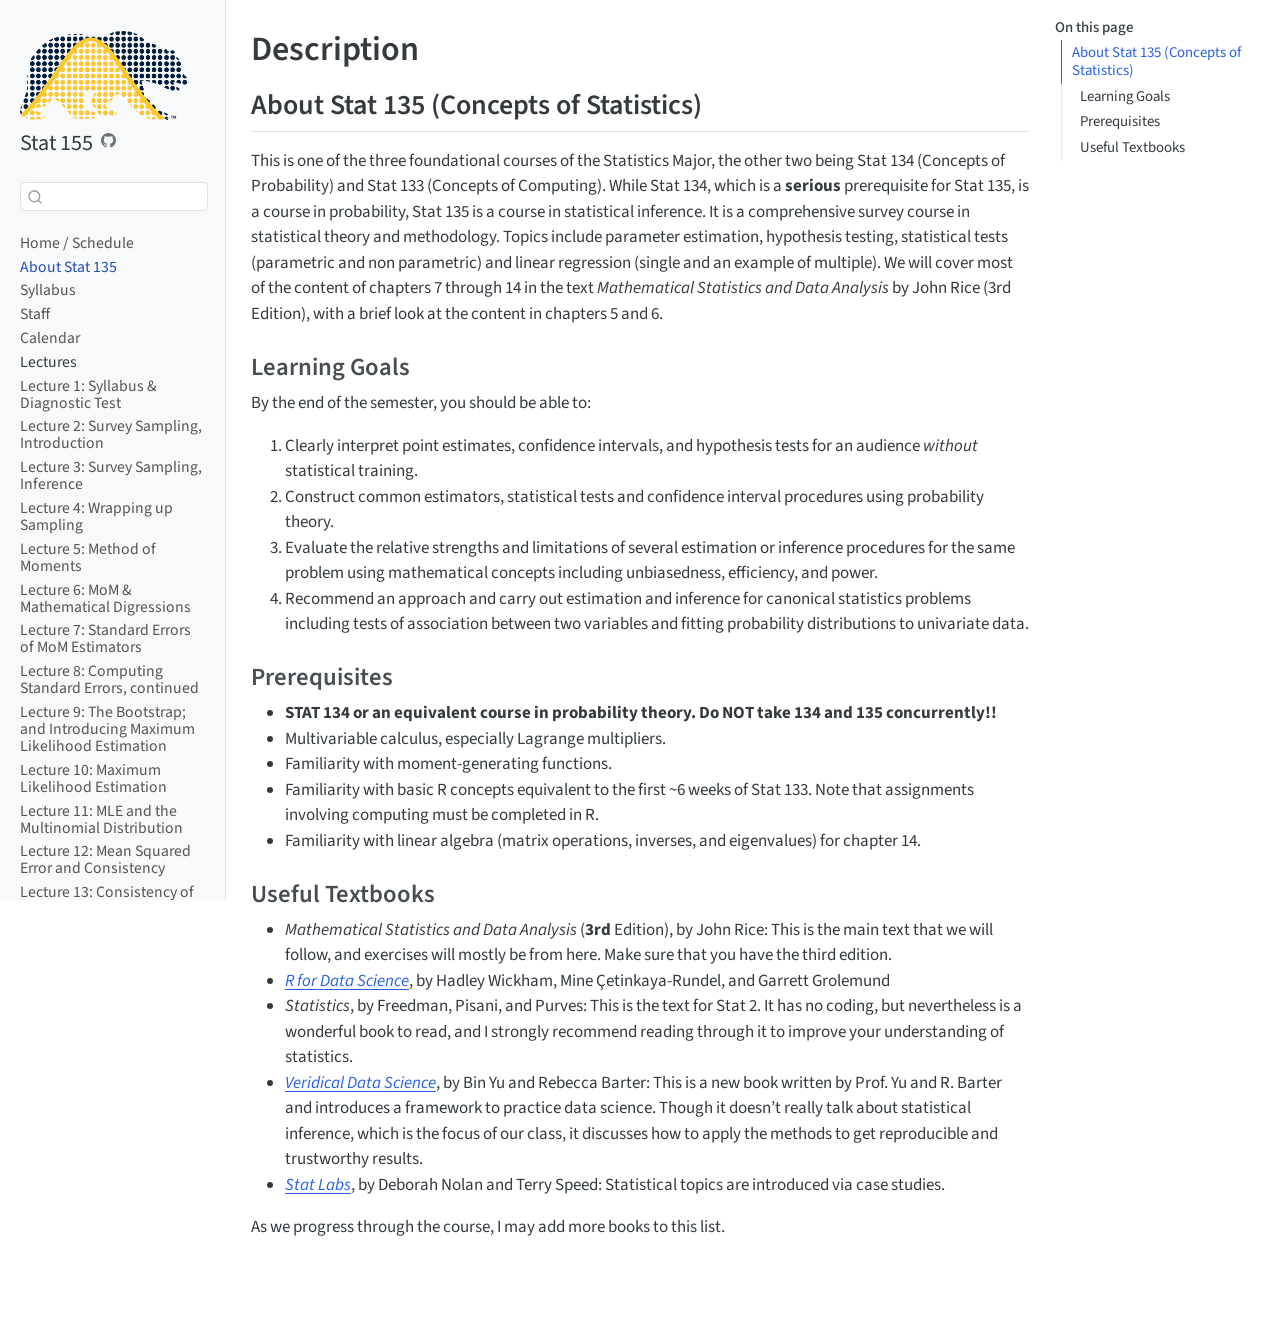
==== about.html @ 24643cc8 "GitHub Actions commit." ====
<!DOCTYPE html>
<html xmlns="http://www.w3.org/1999/xhtml" lang="en" xml:lang="en"><head>

<meta charset="utf-8">
<meta name="generator" content="quarto-1.9.38">

<meta name="viewport" content="width=device-width, initial-scale=1.0, user-scalable=yes">


<title>Description</title>
<style>
/* Default styles provided by pandoc.
** See https://pandoc.org/MANUAL.html#variables-for-html for config info.
*/
code{white-space: pre-wrap;}
span.smallcaps{font-variant: small-caps;}
div.columns{display: flex; gap: min(4vw, 1.5em);}
div.column{flex: auto; overflow-x: auto;}
div.hanging-indent{margin-left: 1.5em; text-indent: -1.5em;}
ul.task-list{list-style: none;}
ul.task-list li input[type="checkbox"] {
  width: 0.8em;
  margin: 0 0.8em 0.2em -1em; /* quarto-specific, see https://github.com/quarto-dev/quarto-cli/issues/4556 */ 
  vertical-align: middle;
}
</style>


<script src="site_libs/quarto-nav/quarto-nav.js"></script>
<script src="site_libs/quarto-nav/headroom.min.js"></script>
<script src="site_libs/clipboard/clipboard.min.js"></script>
<script src="site_libs/quarto-search/autocomplete.umd.js"></script>
<script src="site_libs/quarto-search/fuse.min.js"></script>
<script src="site_libs/quarto-search/quarto-search.js"></script>
<meta name="quarto:offset" content="./">
<script src="site_libs/quarto-html/quarto.js" type="module"></script>
<script src="site_libs/quarto-html/tabsets/tabsets.js" type="module"></script>
<script src="site_libs/quarto-html/popper.min.js"></script>
<script src="site_libs/quarto-html/tippy.umd.min.js"></script>
<script src="site_libs/quarto-html/anchor.min.js"></script>
<link href="site_libs/quarto-html/tippy.css" rel="stylesheet">
<link href="site_libs/quarto-html/quarto-syntax-highlighting-15634bcf2e68342d4ad2dfa704d543f6.css" rel="stylesheet" id="quarto-text-highlighting-styles">
<script src="site_libs/bootstrap/bootstrap.min.js"></script>
<link href="site_libs/bootstrap/bootstrap-icons.css" rel="stylesheet">
<link href="site_libs/bootstrap/bootstrap-9c07d96cd4bda5dae6f88da775026b2b.min.css" rel="stylesheet" append-hash="true" id="quarto-bootstrap" data-mode="light">
<script id="quarto-search-options" type="application/json">{
  "location": "sidebar",
  "copy-button": false,
  "collapse-after": 3,
  "panel-placement": "start",
  "type": "textbox",
  "limit": 50,
  "keyboard-shortcut": [
    "f",
    "/",
    "s"
  ],
  "show-item-context": false,
  "language": {
    "search-no-results-text": "No results",
    "search-matching-documents-text": "matching documents",
    "search-copy-link-title": "Copy link to search",
    "search-hide-matches-text": "Hide additional matches",
    "search-more-match-text": "more match in this document",
    "search-more-matches-text": "more matches in this document",
    "search-clear-button-title": "Clear",
    "search-text-placeholder": "",
    "search-detached-cancel-button-title": "Cancel",
    "search-submit-button-title": "Submit",
    "search-label": "Search"
  }
}</script>
<script async="" src="https://www.googletagmanager.com/gtag/js?id=G-X0S2D7Y4NT"></script>

<script type="text/javascript">

window.dataLayer = window.dataLayer || [];
function gtag(){dataLayer.push(arguments);}
gtag('js', new Date());
gtag('config', 'G-X0S2D7Y4NT', { 'anonymize_ip': true});
</script>
<script async="" src="”https://siteimproveanalytics.com/js/siteanalyze_6294756.js”"></script>


<link rel="stylesheet" href="assets/styles.css">
</head>

<body class="nav-sidebar docked quarto-light">

<div id="quarto-search-results"></div>
  <header id="quarto-header" class="headroom fixed-top">
  <nav class="quarto-secondary-nav">
    <div class="container-fluid d-flex">
      <button type="button" class="quarto-btn-toggle btn" data-bs-toggle="collapse" role="button" data-bs-target=".quarto-sidebar-collapse-item" aria-controls="quarto-sidebar" aria-expanded="false" aria-label="Toggle sidebar navigation" onclick="if (window.quartoToggleHeadroom) { window.quartoToggleHeadroom(); }">
        <i class="bi bi-layout-text-sidebar-reverse"></i>
      </button>
        <nav class="quarto-page-breadcrumbs" aria-label="breadcrumb"><ol class="breadcrumb"><li class="breadcrumb-item"><a href="./about.html">About Stat 135</a></li></ol></nav>
        <a class="flex-grow-1" role="navigation" data-bs-toggle="collapse" data-bs-target=".quarto-sidebar-collapse-item" aria-controls="quarto-sidebar" aria-expanded="false" aria-label="Toggle sidebar navigation" onclick="if (window.quartoToggleHeadroom) { window.quartoToggleHeadroom(); }">      
        </a>
      <button type="button" class="btn quarto-search-button" aria-label="Search" onclick="window.quartoOpenSearch();">
        <i class="bi bi-search"></i>
      </button>
    </div>
  </nav>
</header>
<!-- content -->
<div id="quarto-content" class="quarto-container page-columns page-rows-contents page-layout-article">
<!-- sidebar -->
  <nav id="quarto-sidebar" class="sidebar collapse collapse-horizontal quarto-sidebar-collapse-item sidebar-navigation docked overflow-auto">
    <div class="pt-lg-2 mt-2 text-left sidebar-header sidebar-header-stacked">
      <a href="./index.html" class="sidebar-logo-link">
      <img src="./assets/stat_bear.png" alt="UC Berkeley Statistics logo" class="sidebar-logo light-content py-0 d-lg-inline d-none">
      <img src="./assets/stat_bear.png" alt="UC Berkeley Statistics logo" class="sidebar-logo dark-content py-0 d-lg-inline d-none">
      </a>
    <div class="sidebar-title mb-0 py-0">
      <a href="./">Stat 155</a> 
        <div class="sidebar-tools-main">
    <a href="https://github.com/berkeley-stat155/fall-2026" title="" class="quarto-navigation-tool px-1" aria-label="GitHub"><i class="bi bi-github"></i></a>
</div>
    </div>
      </div>
        <div class="mt-2 flex-shrink-0 align-items-center">
        <div class="sidebar-search">
        <div id="quarto-search" class="" title="Search"></div>
        </div>
        </div>
    <div class="sidebar-menu-container"> 
    <ul class="list-unstyled mt-1">
        <li class="sidebar-item">
  <div class="sidebar-item-container"> 
  <a href="./index.html" class="sidebar-item-text sidebar-link">
 <span class="menu-text">Home / Schedule</span></a>
  </div>
</li>
        <li class="sidebar-item">
  <div class="sidebar-item-container"> 
  <a href="./about.html" class="sidebar-item-text sidebar-link active">
 <span class="menu-text">About Stat 135</span></a>
  </div>
</li>
        <li class="sidebar-item">
  <div class="sidebar-item-container"> 
  <a href="./syllabus.html" class="sidebar-item-text sidebar-link">
 <span class="menu-text">Syllabus</span></a>
  </div>
</li>
        <li class="sidebar-item">
  <div class="sidebar-item-container"> 
  <a href="./staff.html" class="sidebar-item-text sidebar-link">
 <span class="menu-text">Staff</span></a>
  </div>
</li>
        <li class="sidebar-item">
  <div class="sidebar-item-container"> 
  <a href="./calendar.html" class="sidebar-item-text sidebar-link">
 <span class="menu-text">Calendar</span></a>
  </div>
</li>
        <li class="sidebar-item sidebar-item-section">
      <span class="sidebar-item-text sidebar-link text-start">
 <span class="menu-text">Lectures</span></span>
  </li>
        <li class="sidebar-item">
  <div class="sidebar-item-container"> 
  <a href="./lectures/lecture-1.qmd" class="sidebar-item-text sidebar-link">
 <span class="menu-text">Lecture 1: Syllabus &amp; Diagnostic Test</span></a>
  </div>
</li>
        <li class="sidebar-item">
  <div class="sidebar-item-container"> 
  <a href="./lectures/lecture-2.qmd" class="sidebar-item-text sidebar-link">
 <span class="menu-text">Lecture 2: Survey Sampling, Introduction</span></a>
  </div>
</li>
        <li class="sidebar-item">
  <div class="sidebar-item-container"> 
  <a href="./lectures/lecture-3.qmd" class="sidebar-item-text sidebar-link">
 <span class="menu-text">Lecture 3: Survey Sampling, Inference</span></a>
  </div>
</li>
        <li class="sidebar-item">
  <div class="sidebar-item-container"> 
  <a href="./lectures/lecture-4.qmd" class="sidebar-item-text sidebar-link">
 <span class="menu-text">Lecture 4: Wrapping up Sampling</span></a>
  </div>
</li>
        <li class="sidebar-item">
  <div class="sidebar-item-container"> 
  <a href="./lectures/lecture-5.qmd" class="sidebar-item-text sidebar-link">
 <span class="menu-text">Lecture 5: Method of Moments</span></a>
  </div>
</li>
        <li class="sidebar-item">
  <div class="sidebar-item-container"> 
  <a href="./lectures/lecture-6.qmd" class="sidebar-item-text sidebar-link">
 <span class="menu-text">Lecture 6: MoM &amp; Mathematical Digressions</span></a>
  </div>
</li>
        <li class="sidebar-item">
  <div class="sidebar-item-container"> 
  <a href="./lectures/lecture-7.qmd" class="sidebar-item-text sidebar-link">
 <span class="menu-text">Lecture 7: Standard Errors of MoM Estimators</span></a>
  </div>
</li>
        <li class="sidebar-item">
  <div class="sidebar-item-container"> 
  <a href="./lectures/lecture-8.qmd" class="sidebar-item-text sidebar-link">
 <span class="menu-text">Lecture 8: Computing Standard Errors, continued</span></a>
  </div>
</li>
        <li class="sidebar-item">
  <div class="sidebar-item-container"> 
  <a href="./lectures/lecture-9.qmd" class="sidebar-item-text sidebar-link">
 <span class="menu-text">Lecture 9: The Bootstrap; and Introducing Maximum Likelihood Estimation</span></a>
  </div>
</li>
        <li class="sidebar-item">
  <div class="sidebar-item-container"> 
  <a href="./lectures/lecture-10.qmd" class="sidebar-item-text sidebar-link">
 <span class="menu-text">Lecture 10: Maximum Likelihood Estimation</span></a>
  </div>
</li>
        <li class="sidebar-item">
  <div class="sidebar-item-container"> 
  <a href="./lectures/lecture-11.qmd" class="sidebar-item-text sidebar-link">
 <span class="menu-text">Lecture 11: MLE and the Multinomial Distribution</span></a>
  </div>
</li>
        <li class="sidebar-item">
  <div class="sidebar-item-container"> 
  <a href="./lectures/lecture-12.qmd" class="sidebar-item-text sidebar-link">
 <span class="menu-text">Lecture 12: Mean Squared Error and Consistency</span></a>
  </div>
</li>
        <li class="sidebar-item">
  <div class="sidebar-item-container"> 
  <a href="./lectures/lecture-13.qmd" class="sidebar-item-text sidebar-link">
 <span class="menu-text">Lecture 13: Consistency of the Maximum Likelihood Estimator</span></a>
  </div>
</li>
        <li class="sidebar-item">
  <div class="sidebar-item-container"> 
  <a href="./lectures/lecture-14.qmd" class="sidebar-item-text sidebar-link">
 <span class="menu-text">Lecture 14: Asymptotic Distribution of the Maximum Likelihood Estimator</span></a>
  </div>
</li>
        <li class="sidebar-item">
  <div class="sidebar-item-container"> 
  <a href="./lectures/lecture-15.qmd" class="sidebar-item-text sidebar-link">
 <span class="menu-text">Lecture 15: Proof of Asymptotic Normality, and Confidence Intervals</span></a>
  </div>
</li>
        <li class="sidebar-item">
  <div class="sidebar-item-container"> 
  <a href="./lectures/lecture-16.qmd" class="sidebar-item-text sidebar-link">
 <span class="menu-text">Lecture 16: Efficiency</span></a>
  </div>
</li>
        <li class="sidebar-item">
  <div class="sidebar-item-container"> 
  <a href="./lectures/lecture-17.qmd" class="sidebar-item-text sidebar-link">
 <span class="menu-text">Lecture 17: Proof of the Cramér-Rao Lower Bound</span></a>
  </div>
</li>
        <li class="sidebar-item">
  <div class="sidebar-item-container"> 
  <a href="./lectures/lecture-18.qmd" class="sidebar-item-text sidebar-link">
 <span class="menu-text">Lecture 18: Sufficiency, and the Factorization Theorem</span></a>
  </div>
</li>
        <li class="sidebar-item">
  <div class="sidebar-item-container"> 
  <a href="./lectures/lecture-19.qmd" class="sidebar-item-text sidebar-link">
 <span class="menu-text">Lecture 19: Proof of the Factorization theorem and the Rao-Blackwell Theorem</span></a>
  </div>
</li>
        <li class="sidebar-item">
  <div class="sidebar-item-container"> 
  <a href="./lectures/lecture-20.qmd" class="sidebar-item-text sidebar-link">
 <span class="menu-text">Lecture 20: Proof of the Rao-Blackwell Theorem and Properties of Estimators</span></a>
  </div>
</li>
        <li class="sidebar-item">
  <div class="sidebar-item-container"> 
  <a href="./lectures/lecture-21.qmd" class="sidebar-item-text sidebar-link">
 <span class="menu-text">Lecture 21: Introducing Hypotheses Tests</span></a>
  </div>
</li>
        <li class="sidebar-item">
  <div class="sidebar-item-container"> 
  <a href="./lectures/lecture-22.qmd" class="sidebar-item-text sidebar-link">
 <span class="menu-text">Lecture 22: Testing Hypotheses: Vocabulary and Examples</span></a>
  </div>
</li>
        <li class="sidebar-item">
  <div class="sidebar-item-container"> 
  <a href="./lectures/lecture-29.qmd" class="sidebar-item-text sidebar-link">
 <span class="menu-text">Lecture 29: Generalized Likelihood Ratio Test for the Multinomial Model</span></a>
  </div>
</li>
        <li class="sidebar-item">
  <div class="sidebar-item-container"> 
  <a href="./lectures/lecture-30.qmd" class="sidebar-item-text sidebar-link">
 <span class="menu-text">Lecture 30: Hypothesis Tests for Categorical Data</span></a>
  </div>
</li>
        <li class="sidebar-item">
  <div class="sidebar-item-container"> 
  <a href="./lectures/lecture-31.qmd" class="sidebar-item-text sidebar-link">
 <span class="menu-text">Lecture 31: Fisher’s Exact Test</span></a>
  </div>
</li>
        <li class="sidebar-item">
  <div class="sidebar-item-container"> 
  <a href="./lectures/lecture-32.qmd" class="sidebar-item-text sidebar-link">
 <span class="menu-text">Lecture 32: The Chi-square Test for Homogeneity</span></a>
  </div>
</li>
        <li class="sidebar-item">
  <div class="sidebar-item-container"> 
  <a href="./lectures/lecture-33.qmd" class="sidebar-item-text sidebar-link">
 <span class="menu-text">Lecture 33: The Chi-square Test for Independence</span></a>
  </div>
</li>
        <li class="sidebar-item">
  <div class="sidebar-item-container"> 
  <a href="./lectures/lecture-34.qmd" class="sidebar-item-text sidebar-link">
 <span class="menu-text">Lecture 34: Matched-Pair Designs</span></a>
  </div>
</li>
        <li class="sidebar-item">
  <div class="sidebar-item-container"> 
  <a href="./lectures/lecture-35.qmd" class="sidebar-item-text sidebar-link">
 <span class="menu-text">Lecture 35: Two sample tests: The t-test</span></a>
  </div>
</li>
        <li class="sidebar-item">
  <div class="sidebar-item-container"> 
  <a href="./lectures/lecture-36.qmd" class="sidebar-item-text sidebar-link">
 <span class="menu-text">Lecture 36: Power Computations</span></a>
  </div>
</li>
        <li class="sidebar-item">
  <div class="sidebar-item-container"> 
  <a href="./lectures/lecture-37.qmd" class="sidebar-item-text sidebar-link">
 <span class="menu-text">Lecture 37: Two sample tests: Nonparametric Tests</span></a>
  </div>
</li>
        <li class="sidebar-item">
  <div class="sidebar-item-container"> 
  <a href="./lectures/lecture-38.qmd" class="sidebar-item-text sidebar-link">
 <span class="menu-text">Lecture 38: Two sample tests: Nonparametric Tests, part 2</span></a>
  </div>
</li>
        <li class="sidebar-item">
  <div class="sidebar-item-container"> 
  <a href="./lectures/lecture-39.qmd" class="sidebar-item-text sidebar-link">
 <span class="menu-text">Lecture 39: Tests for Paired Samples</span></a>
  </div>
</li>
        <li class="sidebar-item">
  <div class="sidebar-item-container"> 
  <a href="./lectures/lecture-40.qmd" class="sidebar-item-text sidebar-link">
 <span class="menu-text">Lecture 40: Two sample tests: Simple Linear Regression</span></a>
  </div>
</li>
        <li class="sidebar-item">
  <div class="sidebar-item-container"> 
  <a href="./lectures/lecture-41.qmd" class="sidebar-item-text sidebar-link">
 <span class="menu-text">RRR Week Extra Lecture: A Brief Introduction to Bayesian Estimation</span></a>
  </div>
</li>
        <li class="sidebar-item">
  <div class="sidebar-item-container"> 
  <a href="./data.html" class="sidebar-item-text sidebar-link">
 <span class="menu-text">Datasets</span></a>
  </div>
</li>
        <li class="sidebar-item">
  <div class="sidebar-item-container"> 
  <a href="./license.html" class="sidebar-item-text sidebar-link">
 <span class="menu-text">License</span></a>
  </div>
</li>
    </ul>
    </div>
</nav>
<div id="quarto-sidebar-glass" class="quarto-sidebar-collapse-item" data-bs-toggle="collapse" data-bs-target=".quarto-sidebar-collapse-item"></div>
<!-- margin-sidebar -->
    <div id="quarto-margin-sidebar" class="sidebar margin-sidebar">
        <nav id="TOC" role="doc-toc" class="toc-active">
    <h2 id="toc-title">On this page</h2>
   
  <ul>
  <li><a href="#about-stat-135-concepts-of-statistics" id="toc-about-stat-135-concepts-of-statistics" class="nav-link active" data-scroll-target="#about-stat-135-concepts-of-statistics">About Stat 135 (Concepts of Statistics)</a>
  <ul class="collapse">
  <li><a href="#learning-goals" id="toc-learning-goals" class="nav-link" data-scroll-target="#learning-goals">Learning Goals</a></li>
  <li><a href="#prerequisites" id="toc-prerequisites" class="nav-link" data-scroll-target="#prerequisites">Prerequisites</a></li>
  <li><a href="#useful-textbooks" id="toc-useful-textbooks" class="nav-link" data-scroll-target="#useful-textbooks">Useful Textbooks</a></li>
  </ul></li>
  </ul>
</nav>
    </div>
<!-- main -->
<main class="content" id="quarto-document-content">

<header id="title-block-header" class="quarto-title-block default">
<div class="quarto-title">
<h1 class="title">Description</h1>
</div>



<div class="quarto-title-meta">

    
  
    
  </div>
  


</header>


<!-- Jump to:

- [About Statistics 135](#about)
  - [Learning Goals](#goals)
  - [Prerequisites](#prerequisites) -->
<section id="about-stat-135-concepts-of-statistics" class="level2">
<h2 class="anchored" data-anchor-id="about-stat-135-concepts-of-statistics">About Stat 135 (Concepts of Statistics)</h2>
<p>This is one of the three foundational courses of the Statistics Major, the other two being Stat 134 (Concepts of Probability) and Stat 133 (Concepts of Computing). While Stat 134, which is a <strong>serious</strong> prerequisite for Stat 135, is a course in probability, Stat 135 is a course in statistical inference. It is a comprehensive survey course in statistical theory and methodology. Topics include parameter estimation, hypothesis testing, statistical tests (parametric and non parametric) and linear regression (single and an example of multiple). We will cover most of the content of chapters 7 through 14 in the text <em>Mathematical Statistics and Data Analysis</em> by John Rice (3rd Edition), with a brief look at the content in chapters 5 and 6.</p>
<section id="learning-goals" class="level3">
<h3 class="anchored" data-anchor-id="learning-goals">Learning Goals</h3>
<p>By the end of the semester, you should be able to:</p>
<ol type="1">
<li>Clearly interpret point estimates, confidence intervals, and hypothesis tests for an audience <em>without</em> statistical training.</li>
<li>Construct common estimators, statistical tests and confidence interval procedures using probability theory.</li>
<li>Evaluate the relative strengths and limitations of several estimation or inference procedures for the same problem using mathematical concepts including unbiasedness, efficiency, and power.</li>
<li>Recommend an approach and carry out estimation and inference for canonical statistics problems including tests of association between two variables and fitting probability distributions to univariate data.</li>
</ol>
</section>
<section id="prerequisites" class="level3">
<h3 class="anchored" data-anchor-id="prerequisites">Prerequisites</h3>
<ul>
<li><strong>STAT 134 or an equivalent course in probability theory. Do NOT take 134 and 135 concurrently!!</strong></li>
<li>Multivariable calculus, especially Lagrange multipliers.</li>
<li>Familiarity with moment-generating functions.</li>
<li>Familiarity with basic R concepts equivalent to the first ~6 weeks of Stat 133. Note that assignments involving computing must be completed in R.</li>
<li>Familiarity with linear algebra (matrix operations, inverses, and eigenvalues) for chapter 14.</li>
</ul>
</section>
<section id="useful-textbooks" class="level3">
<h3 class="anchored" data-anchor-id="useful-textbooks">Useful Textbooks</h3>
<ul>
<li><em>Mathematical Statistics and Data Analysis</em> (<strong>3rd</strong> Edition), by John Rice: This is the main text that we will follow, and exercises will mostly be from here. Make sure that you have the third edition.</li>
<li><a href="https://r4ds.hadley.nz/"><em>R for Data Science</em></a>, by Hadley Wickham, Mine Çetinkaya-Rundel, and Garrett Grolemund</li>
<li><em>Statistics</em>, by Freedman, Pisani, and Purves: This is the text for Stat 2. It has no coding, but nevertheless is a wonderful book to read, and I strongly recommend reading through it to improve your understanding of statistics.</li>
<li><a href="https://vdsbook.com/"><em>Veridical Data Science</em></a>, by Bin Yu and Rebecca Barter: This is a new book written by Prof.&nbsp;Yu and R. Barter and introduces a framework to practice data science. Though it doesn’t really talk about statistical inference, which is the focus of our class, it discusses how to apply the methods to get reproducible and trustworthy results.</li>
<li><a href="https://search.library.berkeley.edu/discovery/search?query=any,contains,stat%20labs%20nolan%20speed&amp;tab=Default_UCLibrarySearch&amp;search_scope=DN_and_CI&amp;vid=01UCS_BER:UCB&amp;offset=0"><em>Stat Labs</em></a>, by Deborah Nolan and Terry Speed: Statistical topics are introduced via case studies.</li>
</ul>
<p>As we progress through the course, I may add more books to this list.</p>


</section>
</section>

</main> <!-- /main -->
<script id="quarto-html-after-body" type="application/javascript">
  window.document.addEventListener("DOMContentLoaded", function (event) {
    const icon = "";
    const anchorJS = new window.AnchorJS();
    anchorJS.options = {
      placement: 'right',
      icon: icon
    };
    anchorJS.add('.anchored');
    const isCodeAnnotation = (el) => {
      for (const clz of el.classList) {
        if (clz.startsWith('code-annotation-')) {                     
          return true;
        }
      }
      return false;
    }
    const onCopySuccess = function(e) {
      // button target
      const button = e.trigger;
      // don't keep focus
      button.blur();
      // flash "checked"
      button.classList.add('code-copy-button-checked');
      var currentTitle = button.getAttribute("title");
      button.setAttribute("title", "Copied!");
      let tooltip;
      if (window.bootstrap) {
        button.setAttribute("data-bs-toggle", "tooltip");
        button.setAttribute("data-bs-placement", "left");
        button.setAttribute("data-bs-title", "Copied!");
        tooltip = new bootstrap.Tooltip(button, 
          { trigger: "manual", 
            customClass: "code-copy-button-tooltip",
            offset: [0, -8]});
        tooltip.show();    
      }
      setTimeout(function() {
        if (tooltip) {
          tooltip.hide();
          button.removeAttribute("data-bs-title");
          button.removeAttribute("data-bs-toggle");
          button.removeAttribute("data-bs-placement");
        }
        button.setAttribute("title", currentTitle);
        button.classList.remove('code-copy-button-checked');
      }, 1000);
      // clear code selection
      e.clearSelection();
    }
    const getTextToCopy = function(trigger) {
      const outerScaffold = trigger.parentElement.cloneNode(true);
      const codeEl = outerScaffold.querySelector('code');
      for (const childEl of codeEl.children) {
        if (isCodeAnnotation(childEl)) {
          childEl.remove();
        }
      }
      return codeEl.innerText;
    }
    const clipboard = new window.ClipboardJS('.code-copy-button:not([data-in-quarto-modal])', {
      text: getTextToCopy
    });
    clipboard.on('success', onCopySuccess);
    if (window.document.getElementById('quarto-embedded-source-code-modal')) {
      const clipboardModal = new window.ClipboardJS('.code-copy-button[data-in-quarto-modal]', {
        text: getTextToCopy,
        container: window.document.getElementById('quarto-embedded-source-code-modal')
      });
      clipboardModal.on('success', onCopySuccess);
    }
      var localhostRegex = new RegExp(/^(?:http|https):\/\/localhost\:?[0-9]*\//);
      var mailtoRegex = new RegExp(/^mailto:/);
        var filterRegex = new RegExp("https:\/\/stat155\.berkeley\.edu\/fall-2026\/");
      var isInternal = (href) => {
          return filterRegex.test(href) || localhostRegex.test(href) || mailtoRegex.test(href);
      }
      // Inspect non-navigation links and adorn them if external
     var links = window.document.querySelectorAll('a[href]:not(.nav-link):not(.navbar-brand):not(.toc-action):not(.sidebar-link):not(.sidebar-item-toggle):not(.pagination-link):not(.no-external):not([aria-hidden]):not(.dropdown-item):not(.quarto-navigation-tool):not(.about-link)');
      for (var i=0; i<links.length; i++) {
        const link = links[i];
        if (!isInternal(link.href)) {
          // undo the damage that might have been done by quarto-nav.js in the case of
          // links that we want to consider external
          if (link.dataset.originalHref !== undefined) {
            link.href = link.dataset.originalHref;
          }
        }
      }
    function tippyHover(el, contentFn, onTriggerFn, onUntriggerFn) {
      const config = {
        allowHTML: true,
        maxWidth: 500,
        delay: 100,
        arrow: false,
        appendTo: function(el) {
            return el.parentElement;
        },
        interactive: true,
        interactiveBorder: 10,
        theme: 'quarto',
        placement: 'bottom-start',
      };
      if (contentFn) {
        config.content = contentFn;
      }
      if (onTriggerFn) {
        config.onTrigger = onTriggerFn;
      }
      if (onUntriggerFn) {
        config.onUntrigger = onUntriggerFn;
      }
      window.tippy(el, config); 
    }
    const noterefs = window.document.querySelectorAll('a[role="doc-noteref"]');
    for (var i=0; i<noterefs.length; i++) {
      const ref = noterefs[i];
      tippyHover(ref, function() {
        // use id or data attribute instead here
        let href = ref.getAttribute('data-footnote-href') || ref.getAttribute('href');
        try { href = new URL(href).hash; } catch {}
        const id = href.replace(/^#\/?/, "");
        const note = window.document.getElementById(id);
        if (note) {
          return note.innerHTML;
        } else {
          return "";
        }
      });
    }
    const xrefs = window.document.querySelectorAll('a.quarto-xref');
    const processXRef = (id, note) => {
      // Strip column container classes
      const stripColumnClz = (el) => {
        el.classList.remove("page-full", "page-columns");
        if (el.children) {
          for (const child of el.children) {
            stripColumnClz(child);
          }
        }
      }
      stripColumnClz(note)
      if (id === null || id.startsWith('sec-')) {
        // Special case sections, only their first couple elements
        const container = document.createElement("div");
        if (note.children && note.children.length > 2) {
          container.appendChild(note.children[0].cloneNode(true));
          for (let i = 1; i < note.children.length; i++) {
            const child = note.children[i];
            if (child.tagName === "P" && child.innerText === "") {
              continue;
            } else {
              container.appendChild(child.cloneNode(true));
              break;
            }
          }
          if (window.Quarto?.typesetMath) {
            window.Quarto.typesetMath(container);
          }
          return container.innerHTML
        } else {
          if (window.Quarto?.typesetMath) {
            window.Quarto.typesetMath(note);
          }
          return note.innerHTML;
        }
      } else {
        // Remove any anchor links if they are present
        const anchorLink = note.querySelector('a.anchorjs-link');
        if (anchorLink) {
          anchorLink.remove();
        }
        if (window.Quarto?.typesetMath) {
          window.Quarto.typesetMath(note);
        }
        if (note.classList.contains("callout")) {
          return note.outerHTML;
        } else {
          return note.innerHTML;
        }
      }
    }
    for (var i=0; i<xrefs.length; i++) {
      const xref = xrefs[i];
      tippyHover(xref, undefined, function(instance) {
        instance.disable();
        let url = xref.getAttribute('href');
        let hash = undefined; 
        if (url.startsWith('#')) {
          hash = url;
        } else {
          try { hash = new URL(url).hash; } catch {}
        }
        if (hash) {
          const id = hash.replace(/^#\/?/, "");
          const note = window.document.getElementById(id);
          if (note !== null) {
            try {
              const html = processXRef(id, note.cloneNode(true));
              instance.setContent(html);
            } finally {
              instance.enable();
              instance.show();
            }
          } else {
            // See if we can fetch this
            fetch(url.split('#')[0])
            .then(res => res.text())
            .then(html => {
              const parser = new DOMParser();
              const htmlDoc = parser.parseFromString(html, "text/html");
              const note = htmlDoc.getElementById(id);
              if (note !== null) {
                const html = processXRef(id, note);
                instance.setContent(html);
              } 
            }).finally(() => {
              instance.enable();
              instance.show();
            });
          }
        } else {
          // See if we can fetch a full url (with no hash to target)
          // This is a special case and we should probably do some content thinning / targeting
          fetch(url)
          .then(res => res.text())
          .then(html => {
            const parser = new DOMParser();
            const htmlDoc = parser.parseFromString(html, "text/html");
            const note = htmlDoc.querySelector('main.content');
            if (note !== null) {
              // This should only happen for chapter cross references
              // (since there is no id in the URL)
              // remove the first header
              if (note.children.length > 0 && note.children[0].tagName === "HEADER") {
                note.children[0].remove();
              }
              const html = processXRef(null, note);
              instance.setContent(html);
            } 
          }).finally(() => {
            instance.enable();
            instance.show();
          });
        }
      }, function(instance) {
      });
    }
        let selectedAnnoteEl;
        const selectorForAnnotation = ( cell, annotation) => {
          let cellAttr = 'data-code-cell="' + cell + '"';
          let lineAttr = 'data-code-annotation="' +  annotation + '"';
          const selector = 'span[' + cellAttr + '][' + lineAttr + ']';
          return selector;
        }
        const selectCodeLines = (annoteEl) => {
          const doc = window.document;
          const targetCell = annoteEl.getAttribute("data-target-cell");
          const targetAnnotation = annoteEl.getAttribute("data-target-annotation");
          const annoteSpan = window.document.querySelector(selectorForAnnotation(targetCell, targetAnnotation));
          const lines = annoteSpan.getAttribute("data-code-lines").split(",");
          const lineIds = lines.map((line) => {
            return targetCell + "-" + line;
          })
          let top = null;
          let height = null;
          let parent = null;
          if (lineIds.length > 0) {
              //compute the position of the single el (top and bottom and make a div)
              const el = window.document.getElementById(lineIds[0]);
              top = el.offsetTop;
              height = el.offsetHeight;
              parent = el.parentElement.parentElement;
            if (lineIds.length > 1) {
              const lastEl = window.document.getElementById(lineIds[lineIds.length - 1]);
              const bottom = lastEl.offsetTop + lastEl.offsetHeight;
              height = bottom - top;
            }
            if (top !== null && height !== null && parent !== null) {
              // cook up a div (if necessary) and position it 
              let div = window.document.getElementById("code-annotation-line-highlight");
              if (div === null) {
                div = window.document.createElement("div");
                div.setAttribute("id", "code-annotation-line-highlight");
                div.style.position = 'absolute';
                parent.appendChild(div);
              }
              div.style.top = top - 2 + "px";
              div.style.height = height + 4 + "px";
              div.style.left = 0;
              let gutterDiv = window.document.getElementById("code-annotation-line-highlight-gutter");
              if (gutterDiv === null) {
                gutterDiv = window.document.createElement("div");
                gutterDiv.setAttribute("id", "code-annotation-line-highlight-gutter");
                gutterDiv.style.position = 'absolute';
                const codeCell = window.document.getElementById(targetCell);
                const gutter = codeCell.querySelector('.code-annotation-gutter');
                gutter.appendChild(gutterDiv);
              }
              gutterDiv.style.top = top - 2 + "px";
              gutterDiv.style.height = height + 4 + "px";
            }
            selectedAnnoteEl = annoteEl;
          }
        };
        const unselectCodeLines = () => {
          const elementsIds = ["code-annotation-line-highlight", "code-annotation-line-highlight-gutter"];
          elementsIds.forEach((elId) => {
            const div = window.document.getElementById(elId);
            if (div) {
              div.remove();
            }
          });
          selectedAnnoteEl = undefined;
        };
          // Handle positioning of the toggle
      window.addEventListener(
        "resize",
        throttle(() => {
          elRect = undefined;
          if (selectedAnnoteEl) {
            selectCodeLines(selectedAnnoteEl);
          }
        }, 10)
      );
      function throttle(fn, ms) {
      let throttle = false;
      let timer;
        return (...args) => {
          if(!throttle) { // first call gets through
              fn.apply(this, args);
              throttle = true;
          } else { // all the others get throttled
              if(timer) clearTimeout(timer); // cancel #2
              timer = setTimeout(() => {
                fn.apply(this, args);
                timer = throttle = false;
              }, ms);
          }
        };
      }
        // Attach click handler to the DT
        const annoteDls = window.document.querySelectorAll('dt[data-target-cell]');
        for (const annoteDlNode of annoteDls) {
          annoteDlNode.addEventListener('click', (event) => {
            const clickedEl = event.target;
            if (clickedEl !== selectedAnnoteEl) {
              unselectCodeLines();
              const activeEl = window.document.querySelector('dt[data-target-cell].code-annotation-active');
              if (activeEl) {
                activeEl.classList.remove('code-annotation-active');
              }
              selectCodeLines(clickedEl);
              clickedEl.classList.add('code-annotation-active');
            } else {
              // Unselect the line
              unselectCodeLines();
              clickedEl.classList.remove('code-annotation-active');
            }
          });
        }
    const findCites = (el) => {
      const parentEl = el.parentElement;
      if (parentEl) {
        const cites = parentEl.dataset.cites;
        if (cites) {
          return {
            el,
            cites: cites.split(' ')
          };
        } else {
          return findCites(el.parentElement)
        }
      } else {
        return undefined;
      }
    };
    var bibliorefs = window.document.querySelectorAll('a[role="doc-biblioref"]');
    for (var i=0; i<bibliorefs.length; i++) {
      const ref = bibliorefs[i];
      const citeInfo = findCites(ref);
      if (citeInfo) {
        tippyHover(citeInfo.el, function() {
          var popup = window.document.createElement('div');
          citeInfo.cites.forEach(function(cite) {
            var citeDiv = window.document.createElement('div');
            citeDiv.classList.add('hanging-indent');
            citeDiv.classList.add('csl-entry');
            var biblioDiv = window.document.getElementById('ref-' + cite);
            if (biblioDiv) {
              citeDiv.innerHTML = biblioDiv.innerHTML;
            }
            popup.appendChild(citeDiv);
          });
          return popup.innerHTML;
        });
      }
    }
  });
  </script>
</div> <!-- /content -->




</body></html>
---- site_libs/quarto-html/tippy.css ----
.tippy-box[data-animation=fade][data-state=hidden]{opacity:0}[data-tippy-root]{max-width:calc(100vw - 10px)}.tippy-box{position:relative;background-color:#333;color:#fff;border-radius:4px;font-size:14px;line-height:1.4;white-space:normal;outline:0;transition-property:transform,visibility,opacity}.tippy-box[data-placement^=top]>.tippy-arrow{bottom:0}.tippy-box[data-placement^=top]>.tippy-arrow:before{bottom:-7px;left:0;border-width:8px 8px 0;border-top-color:initial;transform-origin:center top}.tippy-box[data-placement^=bottom]>.tippy-arrow{top:0}.tippy-box[data-placement^=bottom]>.tippy-arrow:before{top:-7px;left:0;border-width:0 8px 8px;border-bottom-color:initial;transform-origin:center bottom}.tippy-box[data-placement^=left]>.tippy-arrow{right:0}.tippy-box[data-placement^=left]>.tippy-arrow:before{border-width:8px 0 8px 8px;border-left-color:initial;right:-7px;transform-origin:center left}.tippy-box[data-placement^=right]>.tippy-arrow{left:0}.tippy-box[data-placement^=right]>.tippy-arrow:before{left:-7px;border-width:8px 8px 8px 0;border-right-color:initial;transform-origin:center right}.tippy-box[data-inertia][data-state=visible]{transition-timing-function:cubic-bezier(.54,1.5,.38,1.11)}.tippy-arrow{width:16px;height:16px;color:#333}.tippy-arrow:before{content:"";position:absolute;border-color:transparent;border-style:solid}.tippy-content{position:relative;padding:5px 9px;z-index:1}
---- site_libs/quarto-html/quarto-syntax-highlighting-15634bcf2e68342d4ad2dfa704d543f6.css ----
/* quarto syntax highlight colors */
:root {
  --quarto-hl-ot-color: #003B4F;
  --quarto-hl-at-color: #657422;
  --quarto-hl-ss-color: #20794D;
  --quarto-hl-an-color: #5E5E5E;
  --quarto-hl-fu-color: #4758AB;
  --quarto-hl-st-color: #20794D;
  --quarto-hl-cf-color: #003B4F;
  --quarto-hl-op-color: #5E5E5E;
  --quarto-hl-er-color: #AD0000;
  --quarto-hl-bn-color: #AD0000;
  --quarto-hl-al-color: #AD0000;
  --quarto-hl-va-color: #111111;
  --quarto-hl-bu-color: inherit;
  --quarto-hl-ex-color: inherit;
  --quarto-hl-pp-color: #AD0000;
  --quarto-hl-in-color: #5E5E5E;
  --quarto-hl-vs-color: #20794D;
  --quarto-hl-wa-color: #5E5E5E;
  --quarto-hl-do-color: #5E5E5E;
  --quarto-hl-im-color: #00769E;
  --quarto-hl-ch-color: #20794D;
  --quarto-hl-dt-color: #AD0000;
  --quarto-hl-fl-color: #AD0000;
  --quarto-hl-co-color: #5E5E5E;
  --quarto-hl-cv-color: #5E5E5E;
  --quarto-hl-cn-color: #8f5902;
  --quarto-hl-sc-color: #5E5E5E;
  --quarto-hl-dv-color: #AD0000;
  --quarto-hl-kw-color: #003B4F;
}

/* other quarto variables */
:root {
  --quarto-font-monospace: SFMono-Regular, Menlo, Monaco, Consolas, "Liberation Mono", "Courier New", monospace;
}

/* syntax highlight based on Pandoc's rules */
pre > code.sourceCode > span {
  color: #003B4F;
}

code.sourceCode > span {
  color: #003B4F;
}

div.sourceCode,
div.sourceCode pre.sourceCode {
  color: #003B4F;
}

/* Normal */
code span {
  color: #003B4F;
}

/* Alert */
code span.al {
  color: #AD0000;
  font-style: inherit;
}

/* Annotation */
code span.an {
  color: #5E5E5E;
  font-style: inherit;
}

/* Attribute */
code span.at {
  color: #657422;
  font-style: inherit;
}

/* BaseN */
code span.bn {
  color: #AD0000;
  font-style: inherit;
}

/* BuiltIn */
code span.bu {
  font-style: inherit;
}

/* ControlFlow */
code span.cf {
  color: #003B4F;
  font-weight: bold;
  font-style: inherit;
}

/* Char */
code span.ch {
  color: #20794D;
  font-style: inherit;
}

/* Constant */
code span.cn {
  color: #8f5902;
  font-style: inherit;
}

/* Comment */
code span.co {
  color: #5E5E5E;
  font-style: inherit;
}

/* CommentVar */
code span.cv {
  color: #5E5E5E;
  font-style: italic;
}

/* Documentation */
code span.do {
  color: #5E5E5E;
  font-style: italic;
}

/* DataType */
code span.dt {
  color: #AD0000;
  font-style: inherit;
}

/* DecVal */
code span.dv {
  color: #AD0000;
  font-style: inherit;
}

/* Error */
code span.er {
  color: #AD0000;
  font-style: inherit;
}

/* Extension */
code span.ex {
  font-style: inherit;
}

/* Float */
code span.fl {
  color: #AD0000;
  font-style: inherit;
}

/* Function */
code span.fu {
  color: #4758AB;
  font-style: inherit;
}

/* Import */
code span.im {
  color: #00769E;
  font-style: inherit;
}

/* Information */
code span.in {
  color: #5E5E5E;
  font-style: inherit;
}

/* Keyword */
code span.kw {
  color: #003B4F;
  font-weight: bold;
  font-style: inherit;
}

/* Operator */
code span.op {
  color: #5E5E5E;
  font-style: inherit;
}

/* Other */
code span.ot {
  color: #003B4F;
  font-style: inherit;
}

/* Preprocessor */
code span.pp {
  color: #AD0000;
  font-style: inherit;
}

/* SpecialChar */
code span.sc {
  color: #5E5E5E;
  font-style: inherit;
}

/* SpecialString */
code span.ss {
  color: #20794D;
  font-style: inherit;
}

/* String */
code span.st {
  color: #20794D;
  font-style: inherit;
}

/* Variable */
code span.va {
  color: #111111;
  font-style: inherit;
}

/* VerbatimString */
code span.vs {
  color: #20794D;
  font-style: inherit;
}

/* Warning */
code span.wa {
  color: #5E5E5E;
  font-style: italic;
}

.prevent-inlining {
  content: "</";
}

/*# sourceMappingURL=f23921c56f73e400b49028c9186a1aa0.css.map */
---- assets/styles.css ----
button > a {
    color: white;
    text-decoration: none;
}

button {
    border: none;
    border-radius: 4px;
}
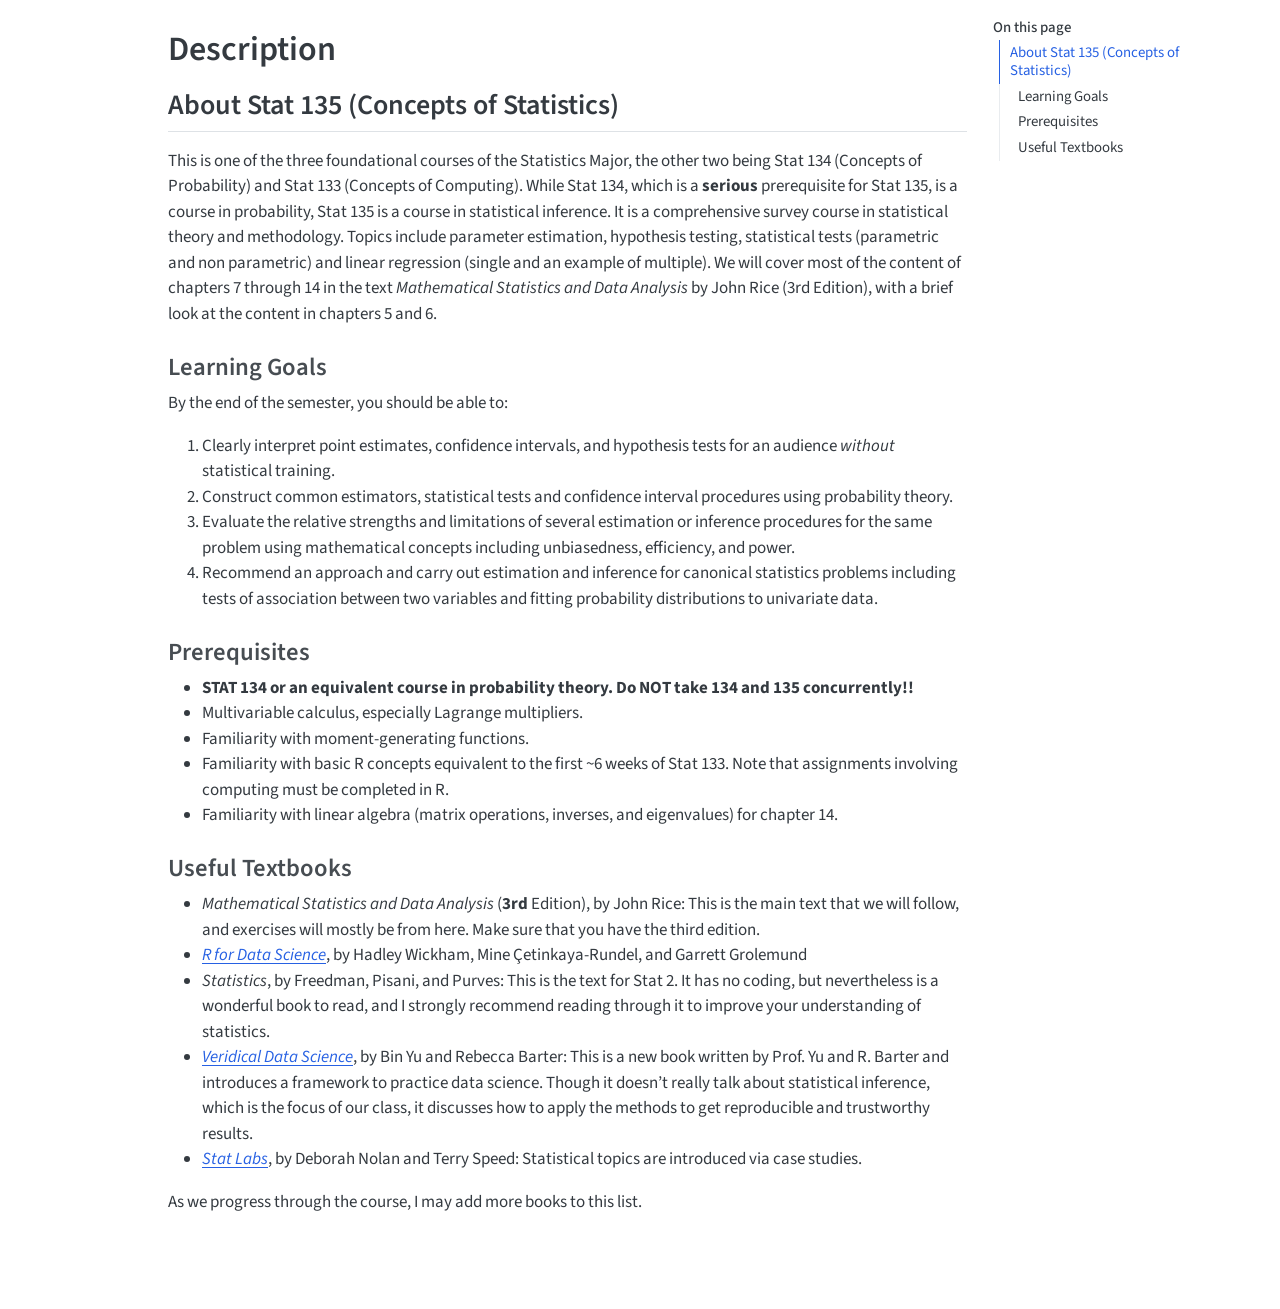
==== commit 18fae420: "GitHub Actions commit." ====
--- a/about.html
+++ b/about.html
@@ -85,307 +85,12 @@
 <link rel="stylesheet" href="assets/styles.css">
 </head>
 
-<body class="nav-sidebar docked quarto-light">
+<body class="quarto-light">
 
 <div id="quarto-search-results"></div>
-  <header id="quarto-header" class="headroom fixed-top">
-  <nav class="quarto-secondary-nav">
-    <div class="container-fluid d-flex">
-      <button type="button" class="quarto-btn-toggle btn" data-bs-toggle="collapse" role="button" data-bs-target=".quarto-sidebar-collapse-item" aria-controls="quarto-sidebar" aria-expanded="false" aria-label="Toggle sidebar navigation" onclick="if (window.quartoToggleHeadroom) { window.quartoToggleHeadroom(); }">
-        <i class="bi bi-layout-text-sidebar-reverse"></i>
-      </button>
-        <nav class="quarto-page-breadcrumbs" aria-label="breadcrumb"><ol class="breadcrumb"><li class="breadcrumb-item"><a href="./about.html">About Stat 135</a></li></ol></nav>
-        <a class="flex-grow-1" role="navigation" data-bs-toggle="collapse" data-bs-target=".quarto-sidebar-collapse-item" aria-controls="quarto-sidebar" aria-expanded="false" aria-label="Toggle sidebar navigation" onclick="if (window.quartoToggleHeadroom) { window.quartoToggleHeadroom(); }">      
-        </a>
-      <button type="button" class="btn quarto-search-button" aria-label="Search" onclick="window.quartoOpenSearch();">
-        <i class="bi bi-search"></i>
-      </button>
-    </div>
-  </nav>
-</header>
 <!-- content -->
 <div id="quarto-content" class="quarto-container page-columns page-rows-contents page-layout-article">
 <!-- sidebar -->
-  <nav id="quarto-sidebar" class="sidebar collapse collapse-horizontal quarto-sidebar-collapse-item sidebar-navigation docked overflow-auto">
-    <div class="pt-lg-2 mt-2 text-left sidebar-header sidebar-header-stacked">
-      <a href="./index.html" class="sidebar-logo-link">
-      <img src="./assets/stat_bear.png" alt="UC Berkeley Statistics logo" class="sidebar-logo light-content py-0 d-lg-inline d-none">
-      <img src="./assets/stat_bear.png" alt="UC Berkeley Statistics logo" class="sidebar-logo dark-content py-0 d-lg-inline d-none">
-      </a>
-    <div class="sidebar-title mb-0 py-0">
-      <a href="./">Stat 155</a> 
-        <div class="sidebar-tools-main">
-    <a href="https://github.com/berkeley-stat155/fall-2026" title="" class="quarto-navigation-tool px-1" aria-label="GitHub"><i class="bi bi-github"></i></a>
-</div>
-    </div>
-      </div>
-        <div class="mt-2 flex-shrink-0 align-items-center">
-        <div class="sidebar-search">
-        <div id="quarto-search" class="" title="Search"></div>
-        </div>
-        </div>
-    <div class="sidebar-menu-container"> 
-    <ul class="list-unstyled mt-1">
-        <li class="sidebar-item">
-  <div class="sidebar-item-container"> 
-  <a href="./index.html" class="sidebar-item-text sidebar-link">
- <span class="menu-text">Home / Schedule</span></a>
-  </div>
-</li>
-        <li class="sidebar-item">
-  <div class="sidebar-item-container"> 
-  <a href="./about.html" class="sidebar-item-text sidebar-link active">
- <span class="menu-text">About Stat 135</span></a>
-  </div>
-</li>
-        <li class="sidebar-item">
-  <div class="sidebar-item-container"> 
-  <a href="./syllabus.html" class="sidebar-item-text sidebar-link">
- <span class="menu-text">Syllabus</span></a>
-  </div>
-</li>
-        <li class="sidebar-item">
-  <div class="sidebar-item-container"> 
-  <a href="./staff.html" class="sidebar-item-text sidebar-link">
- <span class="menu-text">Staff</span></a>
-  </div>
-</li>
-        <li class="sidebar-item">
-  <div class="sidebar-item-container"> 
-  <a href="./calendar.html" class="sidebar-item-text sidebar-link">
- <span class="menu-text">Calendar</span></a>
-  </div>
-</li>
-        <li class="sidebar-item sidebar-item-section">
-      <span class="sidebar-item-text sidebar-link text-start">
- <span class="menu-text">Lectures</span></span>
-  </li>
-        <li class="sidebar-item">
-  <div class="sidebar-item-container"> 
-  <a href="./lectures/lecture-1.qmd" class="sidebar-item-text sidebar-link">
- <span class="menu-text">Lecture 1: Syllabus &amp; Diagnostic Test</span></a>
-  </div>
-</li>
-        <li class="sidebar-item">
-  <div class="sidebar-item-container"> 
-  <a href="./lectures/lecture-2.qmd" class="sidebar-item-text sidebar-link">
- <span class="menu-text">Lecture 2: Survey Sampling, Introduction</span></a>
-  </div>
-</li>
-        <li class="sidebar-item">
-  <div class="sidebar-item-container"> 
-  <a href="./lectures/lecture-3.qmd" class="sidebar-item-text sidebar-link">
- <span class="menu-text">Lecture 3: Survey Sampling, Inference</span></a>
-  </div>
-</li>
-        <li class="sidebar-item">
-  <div class="sidebar-item-container"> 
-  <a href="./lectures/lecture-4.qmd" class="sidebar-item-text sidebar-link">
- <span class="menu-text">Lecture 4: Wrapping up Sampling</span></a>
-  </div>
-</li>
-        <li class="sidebar-item">
-  <div class="sidebar-item-container"> 
-  <a href="./lectures/lecture-5.qmd" class="sidebar-item-text sidebar-link">
- <span class="menu-text">Lecture 5: Method of Moments</span></a>
-  </div>
-</li>
-        <li class="sidebar-item">
-  <div class="sidebar-item-container"> 
-  <a href="./lectures/lecture-6.qmd" class="sidebar-item-text sidebar-link">
- <span class="menu-text">Lecture 6: MoM &amp; Mathematical Digressions</span></a>
-  </div>
-</li>
-        <li class="sidebar-item">
-  <div class="sidebar-item-container"> 
-  <a href="./lectures/lecture-7.qmd" class="sidebar-item-text sidebar-link">
- <span class="menu-text">Lecture 7: Standard Errors of MoM Estimators</span></a>
-  </div>
-</li>
-        <li class="sidebar-item">
-  <div class="sidebar-item-container"> 
-  <a href="./lectures/lecture-8.qmd" class="sidebar-item-text sidebar-link">
- <span class="menu-text">Lecture 8: Computing Standard Errors, continued</span></a>
-  </div>
-</li>
-        <li class="sidebar-item">
-  <div class="sidebar-item-container"> 
-  <a href="./lectures/lecture-9.qmd" class="sidebar-item-text sidebar-link">
- <span class="menu-text">Lecture 9: The Bootstrap; and Introducing Maximum Likelihood Estimation</span></a>
-  </div>
-</li>
-        <li class="sidebar-item">
-  <div class="sidebar-item-container"> 
-  <a href="./lectures/lecture-10.qmd" class="sidebar-item-text sidebar-link">
- <span class="menu-text">Lecture 10: Maximum Likelihood Estimation</span></a>
-  </div>
-</li>
-        <li class="sidebar-item">
-  <div class="sidebar-item-container"> 
-  <a href="./lectures/lecture-11.qmd" class="sidebar-item-text sidebar-link">
- <span class="menu-text">Lecture 11: MLE and the Multinomial Distribution</span></a>
-  </div>
-</li>
-        <li class="sidebar-item">
-  <div class="sidebar-item-container"> 
-  <a href="./lectures/lecture-12.qmd" class="sidebar-item-text sidebar-link">
- <span class="menu-text">Lecture 12: Mean Squared Error and Consistency</span></a>
-  </div>
-</li>
-        <li class="sidebar-item">
-  <div class="sidebar-item-container"> 
-  <a href="./lectures/lecture-13.qmd" class="sidebar-item-text sidebar-link">
- <span class="menu-text">Lecture 13: Consistency of the Maximum Likelihood Estimator</span></a>
-  </div>
-</li>
-        <li class="sidebar-item">
-  <div class="sidebar-item-container"> 
-  <a href="./lectures/lecture-14.qmd" class="sidebar-item-text sidebar-link">
- <span class="menu-text">Lecture 14: Asymptotic Distribution of the Maximum Likelihood Estimator</span></a>
-  </div>
-</li>
-        <li class="sidebar-item">
-  <div class="sidebar-item-container"> 
-  <a href="./lectures/lecture-15.qmd" class="sidebar-item-text sidebar-link">
- <span class="menu-text">Lecture 15: Proof of Asymptotic Normality, and Confidence Intervals</span></a>
-  </div>
-</li>
-        <li class="sidebar-item">
-  <div class="sidebar-item-container"> 
-  <a href="./lectures/lecture-16.qmd" class="sidebar-item-text sidebar-link">
- <span class="menu-text">Lecture 16: Efficiency</span></a>
-  </div>
-</li>
-        <li class="sidebar-item">
-  <div class="sidebar-item-container"> 
-  <a href="./lectures/lecture-17.qmd" class="sidebar-item-text sidebar-link">
- <span class="menu-text">Lecture 17: Proof of the Cramér-Rao Lower Bound</span></a>
-  </div>
-</li>
-        <li class="sidebar-item">
-  <div class="sidebar-item-container"> 
-  <a href="./lectures/lecture-18.qmd" class="sidebar-item-text sidebar-link">
- <span class="menu-text">Lecture 18: Sufficiency, and the Factorization Theorem</span></a>
-  </div>
-</li>
-        <li class="sidebar-item">
-  <div class="sidebar-item-container"> 
-  <a href="./lectures/lecture-19.qmd" class="sidebar-item-text sidebar-link">
- <span class="menu-text">Lecture 19: Proof of the Factorization theorem and the Rao-Blackwell Theorem</span></a>
-  </div>
-</li>
-        <li class="sidebar-item">
-  <div class="sidebar-item-container"> 
-  <a href="./lectures/lecture-20.qmd" class="sidebar-item-text sidebar-link">
- <span class="menu-text">Lecture 20: Proof of the Rao-Blackwell Theorem and Properties of Estimators</span></a>
-  </div>
-</li>
-        <li class="sidebar-item">
-  <div class="sidebar-item-container"> 
-  <a href="./lectures/lecture-21.qmd" class="sidebar-item-text sidebar-link">
- <span class="menu-text">Lecture 21: Introducing Hypotheses Tests</span></a>
-  </div>
-</li>
-        <li class="sidebar-item">
-  <div class="sidebar-item-container"> 
-  <a href="./lectures/lecture-22.qmd" class="sidebar-item-text sidebar-link">
- <span class="menu-text">Lecture 22: Testing Hypotheses: Vocabulary and Examples</span></a>
-  </div>
-</li>
-        <li class="sidebar-item">
-  <div class="sidebar-item-container"> 
-  <a href="./lectures/lecture-29.qmd" class="sidebar-item-text sidebar-link">
- <span class="menu-text">Lecture 29: Generalized Likelihood Ratio Test for the Multinomial Model</span></a>
-  </div>
-</li>
-        <li class="sidebar-item">
-  <div class="sidebar-item-container"> 
-  <a href="./lectures/lecture-30.qmd" class="sidebar-item-text sidebar-link">
- <span class="menu-text">Lecture 30: Hypothesis Tests for Categorical Data</span></a>
-  </div>
-</li>
-        <li class="sidebar-item">
-  <div class="sidebar-item-container"> 
-  <a href="./lectures/lecture-31.qmd" class="sidebar-item-text sidebar-link">
- <span class="menu-text">Lecture 31: Fisher’s Exact Test</span></a>
-  </div>
-</li>
-        <li class="sidebar-item">
-  <div class="sidebar-item-container"> 
-  <a href="./lectures/lecture-32.qmd" class="sidebar-item-text sidebar-link">
- <span class="menu-text">Lecture 32: The Chi-square Test for Homogeneity</span></a>
-  </div>
-</li>
-        <li class="sidebar-item">
-  <div class="sidebar-item-container"> 
-  <a href="./lectures/lecture-33.qmd" class="sidebar-item-text sidebar-link">
- <span class="menu-text">Lecture 33: The Chi-square Test for Independence</span></a>
-  </div>
-</li>
-        <li class="sidebar-item">
-  <div class="sidebar-item-container"> 
-  <a href="./lectures/lecture-34.qmd" class="sidebar-item-text sidebar-link">
- <span class="menu-text">Lecture 34: Matched-Pair Designs</span></a>
-  </div>
-</li>
-        <li class="sidebar-item">
-  <div class="sidebar-item-container"> 
-  <a href="./lectures/lecture-35.qmd" class="sidebar-item-text sidebar-link">
- <span class="menu-text">Lecture 35: Two sample tests: The t-test</span></a>
-  </div>
-</li>
-        <li class="sidebar-item">
-  <div class="sidebar-item-container"> 
-  <a href="./lectures/lecture-36.qmd" class="sidebar-item-text sidebar-link">
- <span class="menu-text">Lecture 36: Power Computations</span></a>
-  </div>
-</li>
-        <li class="sidebar-item">
-  <div class="sidebar-item-container"> 
-  <a href="./lectures/lecture-37.qmd" class="sidebar-item-text sidebar-link">
- <span class="menu-text">Lecture 37: Two sample tests: Nonparametric Tests</span></a>
-  </div>
-</li>
-        <li class="sidebar-item">
-  <div class="sidebar-item-container"> 
-  <a href="./lectures/lecture-38.qmd" class="sidebar-item-text sidebar-link">
- <span class="menu-text">Lecture 38: Two sample tests: Nonparametric Tests, part 2</span></a>
-  </div>
-</li>
-        <li class="sidebar-item">
-  <div class="sidebar-item-container"> 
-  <a href="./lectures/lecture-39.qmd" class="sidebar-item-text sidebar-link">
- <span class="menu-text">Lecture 39: Tests for Paired Samples</span></a>
-  </div>
-</li>
-        <li class="sidebar-item">
-  <div class="sidebar-item-container"> 
-  <a href="./lectures/lecture-40.qmd" class="sidebar-item-text sidebar-link">
- <span class="menu-text">Lecture 40: Two sample tests: Simple Linear Regression</span></a>
-  </div>
-</li>
-        <li class="sidebar-item">
-  <div class="sidebar-item-container"> 
-  <a href="./lectures/lecture-41.qmd" class="sidebar-item-text sidebar-link">
- <span class="menu-text">RRR Week Extra Lecture: A Brief Introduction to Bayesian Estimation</span></a>
-  </div>
-</li>
-        <li class="sidebar-item">
-  <div class="sidebar-item-container"> 
-  <a href="./data.html" class="sidebar-item-text sidebar-link">
- <span class="menu-text">Datasets</span></a>
-  </div>
-</li>
-        <li class="sidebar-item">
-  <div class="sidebar-item-container"> 
-  <a href="./license.html" class="sidebar-item-text sidebar-link">
- <span class="menu-text">License</span></a>
-  </div>
-</li>
-    </ul>
-    </div>
-</nav>
-<div id="quarto-sidebar-glass" class="quarto-sidebar-collapse-item" data-bs-toggle="collapse" data-bs-target=".quarto-sidebar-collapse-item"></div>
 <!-- margin-sidebar -->
     <div id="quarto-margin-sidebar" class="sidebar margin-sidebar">
         <nav id="TOC" role="doc-toc" class="toc-active">
